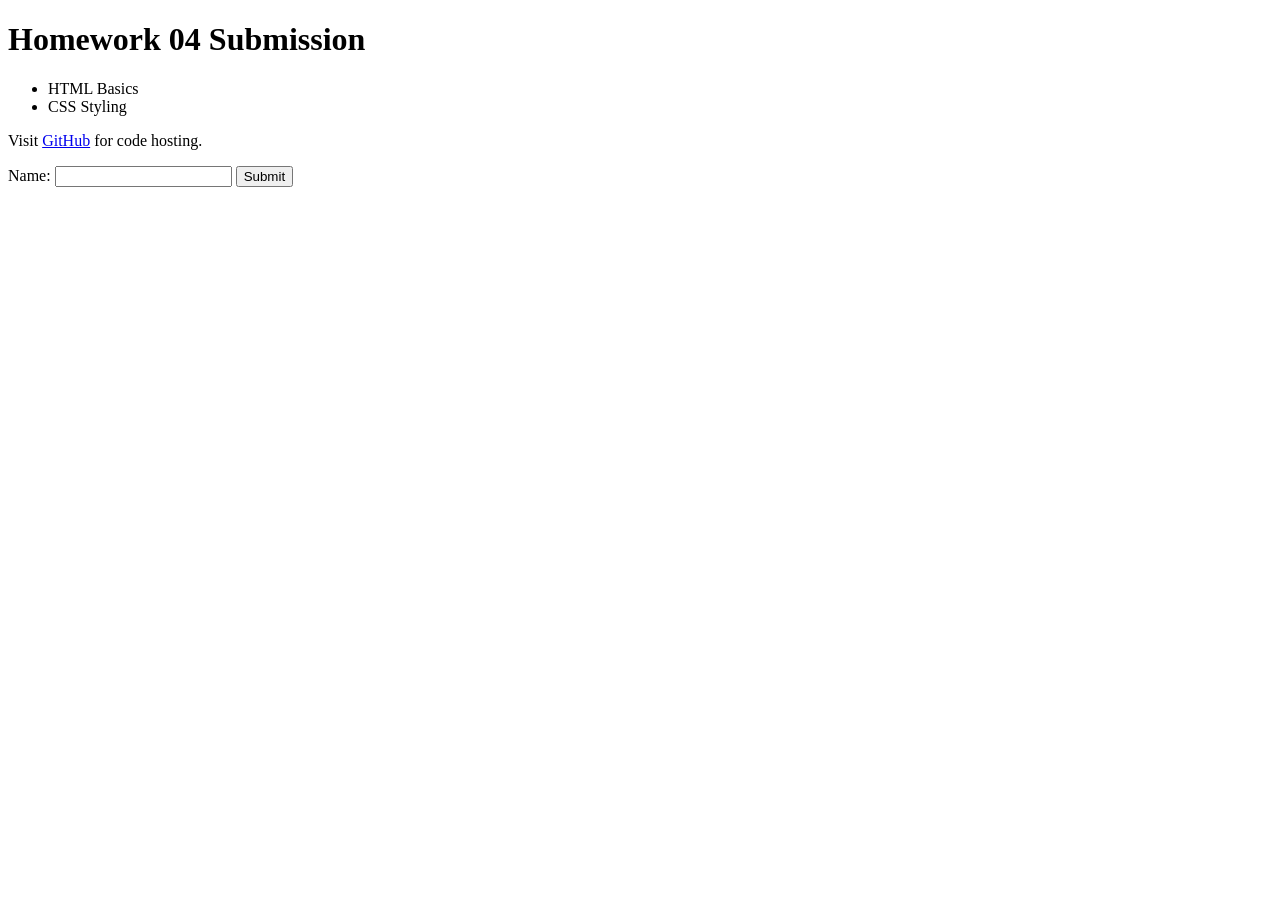
==== index.html @ e2dd9abb "Add initial HTML structure for Homework 04" ====
<!DOCTYPE html>
<html lang="en">
<head>
    <meta charset="UTF-8">
    <meta name="viewport" content="width=device-width, initial-scale=1.0">
    <title>Homework 04</title>
</head>
<body>
    <h1>Homework 04 Submission</h1>

    <!-- Q2: List Element -->
    <ul>
        <li>HTML Basics</li>
        <li>CSS Styling</li>
    </ul>

    <!-- Q3: Hyperlink Element -->
    <p>Visit <a href="https://github.com">GitHub</a> for code hosting.</p>

    <!-- Q4 & Q5: Form, Input, and Button Elements -->
    <form>
        <label for="username">Name:</label>
        <input type="text" id="username" name="username">
        <button type="submit">Submit</button>
    </form>
</body>
</html>
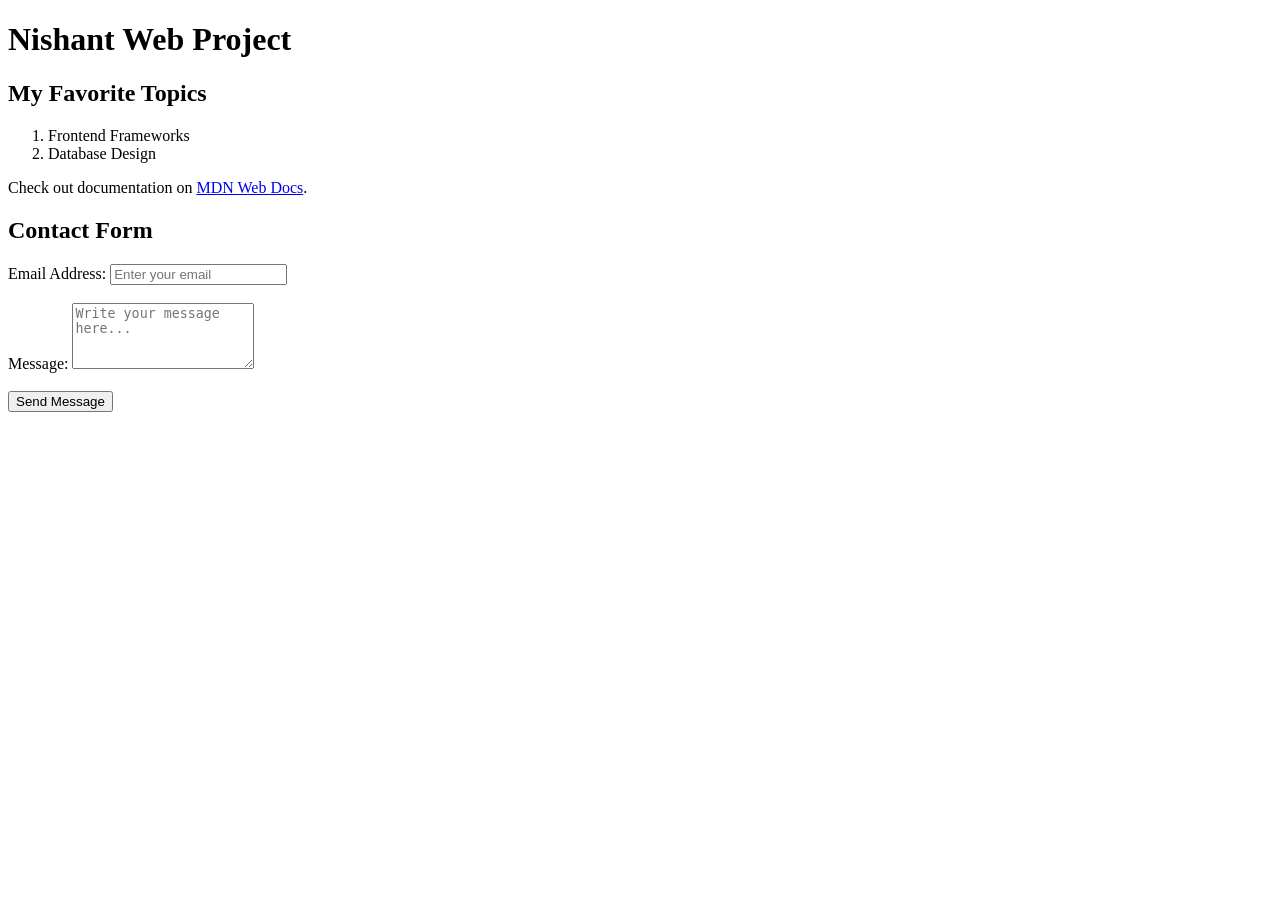
==== commit 3f7161f0: "Update HTML structure and content for web project" ====
--- a/index.html
+++ b/index.html
@@ -3,25 +3,46 @@
 <head>
     <meta charset="UTF-8">
     <meta name="viewport" content="width=device-width, initial-scale=1.0">
-    <title>Homework 04</title>
+    <title>Web Development - HW04</title>
 </head>
 <body>
-    <h1>Homework 04 Submission</h1>
+    <header>
+        <h1>Nishant Web Project</h1>
+    </header>
 
-    <!-- Q2: List Element -->
-    <ul>
-        <li>HTML Basics</li>
-        <li>CSS Styling</li>
-    </ul>
+    <main>
+        
+        <section>
+            <h2>My Favorite Topics</h2>
+            <ol>
+                <li>Frontend Frameworks</li>
+                <li>Database Design</li>
+               
+            </ol>
+        </section>
 
-    <!-- Q3: Hyperlink Element -->
-    <p>Visit <a href="https://github.com">GitHub</a> for code hosting.</p>
+        
+        <section>
+            <p>Check out documentation on <a href="https://developer.mozilla.org" target="_blank">MDN Web Docs</a>.</p>
+        </section>
 
-    <!-- Q4 & Q5: Form, Input, and Button Elements -->
-    <form>
-        <label for="username">Name:</label>
-        <input type="text" id="username" name="username">
-        <button type="submit">Submit</button>
-    </form>
+        
+        <section>
+            <h2>Contact Form</h2>
+            <form action="#" method="POST">
+                <label for="email">Email Address:</label>
+                <input type="email" id="email" name="user_email" placeholder="Enter your email" required>
+                
+                <br><br>
+
+                <label for="message">Message:</label>
+                <textarea id="message" name="user_message" rows="4" placeholder="Write your message here..."></textarea>
+                
+                <br><br>
+
+                <button type="submit">Send Message</button>
+            </form>
+        </section>
+    </main>
 </body>
 </html>
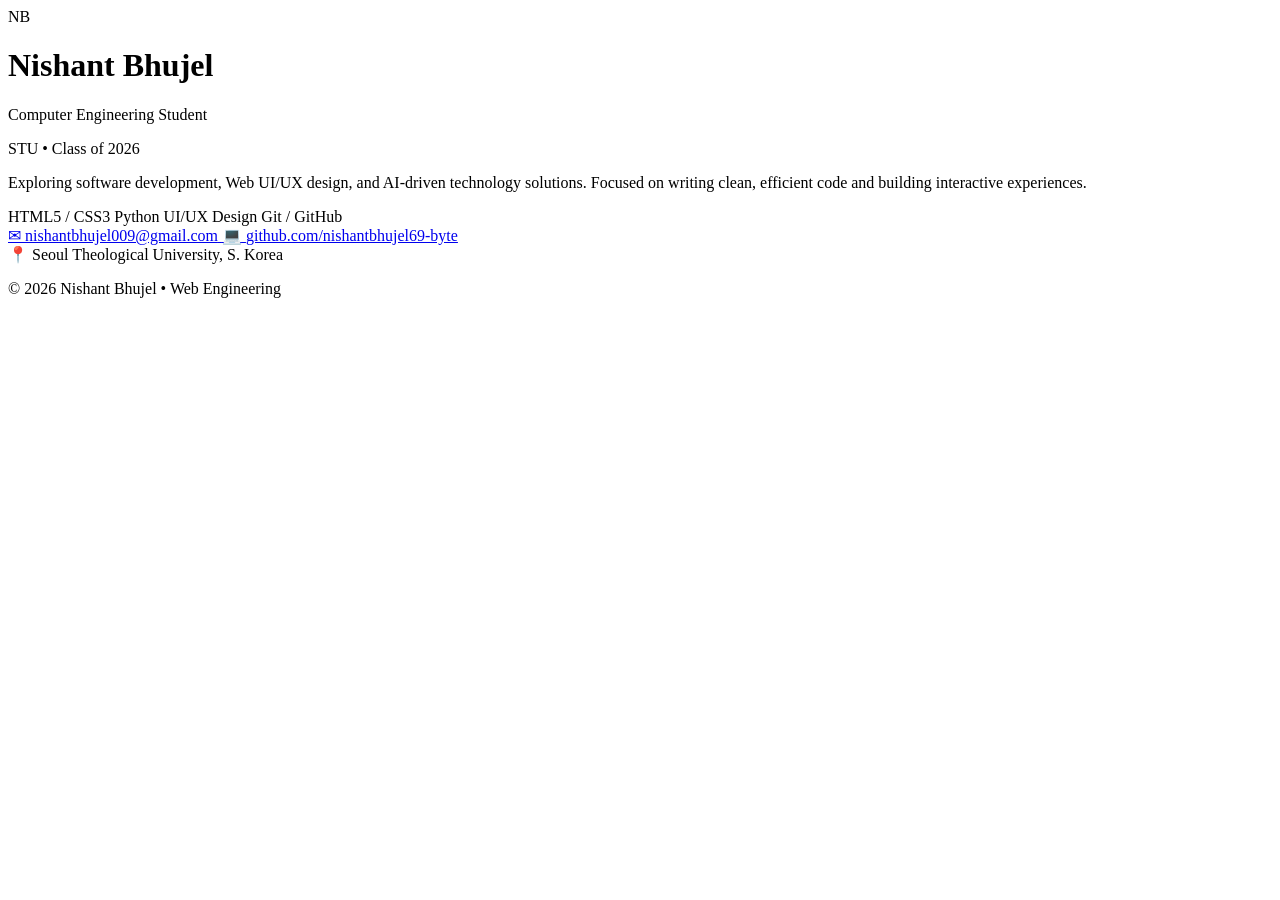
==== commit 70974e49: "Revise index.html for personal branding and layout Updated the HTML structure and content for person" ====
--- a/index.html
+++ b/index.html
@@ -1,48 +1,58 @@
 <!DOCTYPE html>
 <html lang="en">
 <head>
-    <meta charset="UTF-8">
-    <meta name="viewport" content="width=device-width, initial-scale=1.0">
-    <title>Web Development - HW04</title>
+  <meta charset="UTF-8">
+  <meta name="viewport" content="width=device-width, initial-scale=1.0">
+  <title>Nishant Bhujel | Computer Engineering</title>
+  <link rel="stylesheet" href="style.css">
+  <link rel="preconnect" href="https://fonts.googleapis.com">
+  <link rel="preconnect" href="https://fonts.gstatic.com" crossorigin>
+  <link href="https://fonts.googleapis.com/css2?family=Plus+Jakarta+Sans:wght@300;400;600;700&display=swap" rel="stylesheet">
 </head>
 <body>
-    <header>
-        <h1>Nishant Web Project</h1>
-    </header>
+  <div class="card-wrapper">
+    <div class="card">
+      <div class="card-header">
+        <div class="avatar-ring">
+          <div class="avatar-initials">NB</div>
+        </div>
+        <h1 class="name">Nishant Bhujel</h1>
+        <p class="role">Computer Engineering Student</p>
+        <span class="badge">STU • Class of 2026</span>
+      </div>
 
-    <main>
-        
-        <section>
-            <h2>My Favorite Topics</h2>
-            <ol>
-                <li>Frontend Frameworks</li>
-                <li>Database Design</li>
-               
-            </ol>
-        </section>
+      <div class="card-content">
+        <p class="bio">
+          Exploring software development, Web UI/UX design, and AI-driven technology solutions. Focused on writing clean, efficient code and building interactive experiences.
+        </p>
 
-        
-        <section>
-            <p>Check out documentation on <a href="https://developer.mozilla.org" target="_blank">MDN Web Docs</a>.</p>
-        </section>
+        <div class="skills-grid">
+          <span class="skill-tag">HTML5 / CSS3</span>
+          <span class="skill-tag">Python</span>
+          <span class="skill-tag">UI/UX Design</span>
+          <span class="skill-tag">Git / GitHub</span>
+        </div>
 
-        
-        <section>
-            <h2>Contact Form</h2>
-            <form action="#" method="POST">
-                <label for="email">Email Address:</label>
-                <input type="email" id="email" name="user_email" placeholder="Enter your email" required>
-                
-                <br><br>
+        <div class="contact-section">
+          <a href="mailto:nishantbhujel009@gmail.com" class="contact-item">
+            <span class="icon">✉</span>
+            <span class="text">nishantbhujel009@gmail.com</span>
+          </a>
+          <a href="https://github.com/nishantbhujel69-byte" target="_blank" class="contact-item">
+            <span class="icon">💻</span>
+            <span class="text">github.com/nishantbhujel69-byte</span>
+          </a>
+          <div class="contact-item">
+            <span class="icon">📍</span>
+            <span class="text">Seoul Theological University, S. Korea</span>
+          </div>
+        </div>
+      </div>
 
-                <label for="message">Message:</label>
-                <textarea id="message" name="user_message" rows="4" placeholder="Write your message here..."></textarea>
-                
-                <br><br>
-
-                <button type="submit">Send Message</button>
-            </form>
-        </section>
-    </main>
+      <div class="card-footer">
+        <p>© 2026 Nishant Bhujel • Web Engineering</p>
+      </div>
+    </div>
+  </div>
 </body>
 </html>
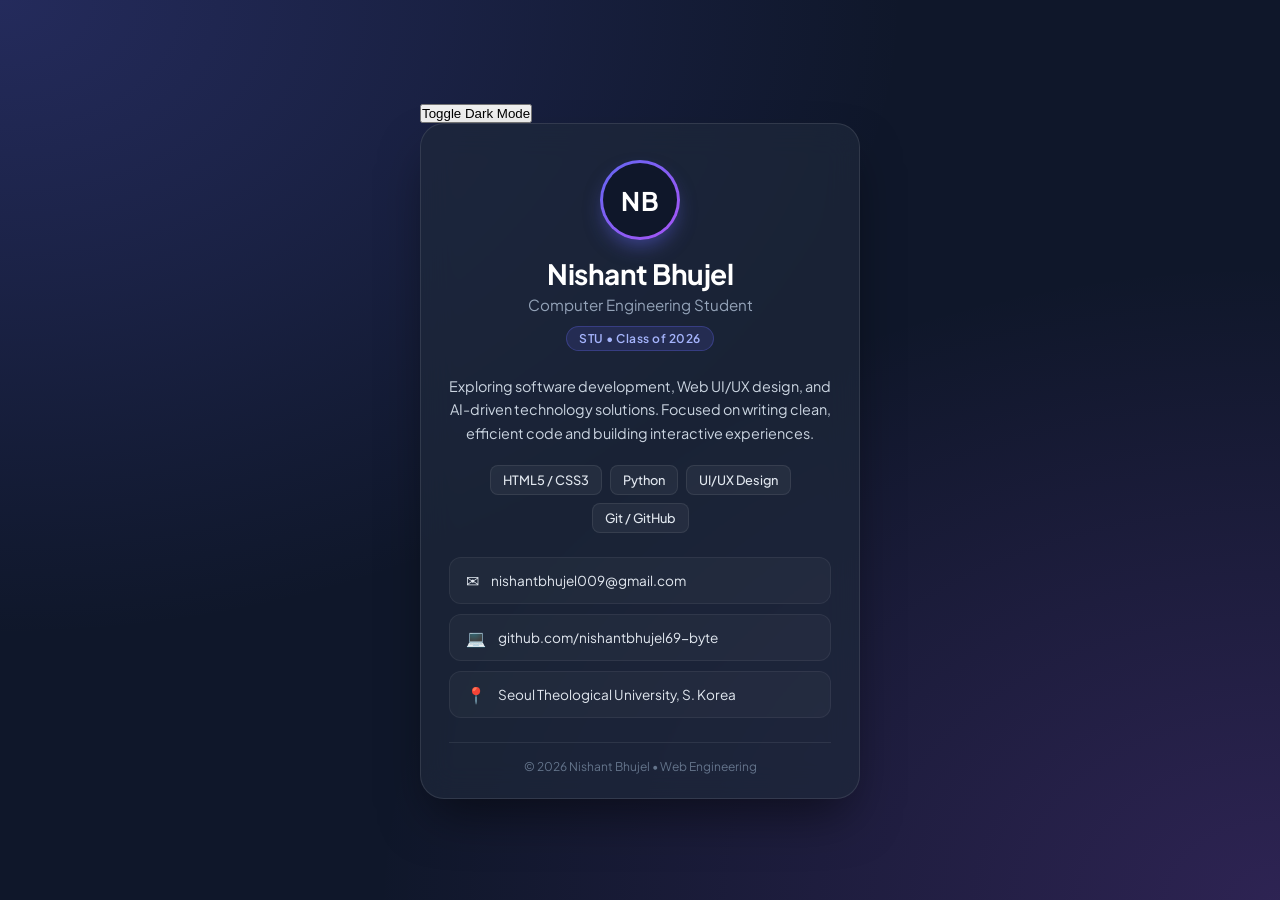
==== commit 600e9c1b: "Refactor index.html structure and add dark mode button" ====
--- a/index.html
+++ b/index.html
@@ -1,58 +1,104 @@
+
 <!DOCTYPE html>
 <html lang="en">
+
 <head>
-  <meta charset="UTF-8">
-  <meta name="viewport" content="width=device-width, initial-scale=1.0">
-  <title>Nishant Bhujel | Computer Engineering</title>
-  <link rel="stylesheet" href="style.css">
-  <link rel="preconnect" href="https://fonts.googleapis.com">
-  <link rel="preconnect" href="https://fonts.gstatic.com" crossorigin>
-  <link href="https://fonts.googleapis.com/css2?family=Plus+Jakarta+Sans:wght@300;400;600;700&display=swap" rel="stylesheet">
+    <meta charset="UTF-8">
+    <meta name="viewport" content="width=device-width, initial-scale=1.0">
+
+    <title>Nishant Bhujel | Computer Engineering</title>
+
+    <link rel="stylesheet" href="style.css">
+
+    <link rel="preconnect" href="https://fonts.googleapis.com">
+    <link rel="preconnect" href="https://fonts.gstatic.com" crossorigin>
+
+    <link href="https://fonts.googleapis.com/css2?family=Plus+Jakarta+Sans:wght@300;400;600;700&display=swap"
+        rel="stylesheet">
 </head>
+
 <body>
-  <div class="card-wrapper">
-    <div class="card">
-      <div class="card-header">
-        <div class="avatar-ring">
-          <div class="avatar-initials">NB</div>
-        </div>
-        <h1 class="name">Nishant Bhujel</h1>
-        <p class="role">Computer Engineering Student</p>
-        <span class="badge">STU • Class of 2026</span>
-      </div>
 
-      <div class="card-content">
-        <p class="bio">
-          Exploring software development, Web UI/UX design, and AI-driven technology solutions. Focused on writing clean, efficient code and building interactive experiences.
-        </p>
+    <div class="card-wrapper">
 
-        <div class="skills-grid">
-          <span class="skill-tag">HTML5 / CSS3</span>
-          <span class="skill-tag">Python</span>
-          <span class="skill-tag">UI/UX Design</span>
-          <span class="skill-tag">Git / GitHub</span>
+        <!-- WEEK 11: DARK MODE BUTTON -->
+        <button id="theme-toggle" type="button">
+            Toggle Dark Mode
+        </button>
+
+        <div class="card">
+
+            <div class="card-header">
+
+                <div class="avatar-ring">
+                    <div class="avatar-initials">NB</div>
+                </div>
+
+                <h1 class="name">Nishant Bhujel</h1>
+
+                <p class="role">Computer Engineering Student</p>
+
+                <span class="badge">STU • Class of 2026</span>
+
+            </div>
+
+            <div class="card-content">
+
+                <p class="bio">
+                    Exploring software development, Web UI/UX design,
+                    and AI-driven technology solutions. Focused on
+                    writing clean, efficient code and building
+                    interactive experiences.
+                </p>
+
+                <div class="skills-grid">
+                    <span class="skill-tag">HTML5 / CSS3</span>
+                    <span class="skill-tag">Python</span>
+                    <span class="skill-tag">UI/UX Design</span>
+                    <span class="skill-tag">Git / GitHub</span>
+                </div>
+
+                <div class="contact-section">
+
+                    <a href="mailto:nishantbhujel009@gmail.com"
+                        class="contact-item">
+
+                        <span class="icon">✉</span>
+                        <span class="text">nishantbhujel009@gmail.com</span>
+
+                    </a>
+
+                    <a href="https://github.com/nishantbhujel69-byte"
+                        target="_blank"
+                        rel="noopener noreferrer"
+                        class="contact-item">
+
+                        <span class="icon">💻</span>
+                        <span class="text">github.com/nishantbhujel69-byte</span>
+
+                    </a>
+
+                    <div class="contact-item">
+                        <span class="icon">📍</span>
+                        <span class="text">
+                            Seoul Theological University, S. Korea
+                        </span>
+                    </div>
+
+                </div>
+
+            </div>
+
+            <div class="card-footer">
+                <p>© 2026 Nishant Bhujel • Web Engineering</p>
+            </div>
+
         </div>
 
-        <div class="contact-section">
-          <a href="mailto:nishantbhujel009@gmail.com" class="contact-item">
-            <span class="icon">✉</span>
-            <span class="text">nishantbhujel009@gmail.com</span>
-          </a>
-          <a href="https://github.com/nishantbhujel69-byte" target="_blank" class="contact-item">
-            <span class="icon">💻</span>
-            <span class="text">github.com/nishantbhujel69-byte</span>
-          </a>
-          <div class="contact-item">
-            <span class="icon">📍</span>
-            <span class="text">Seoul Theological University, S. Korea</span>
-          </div>
-        </div>
-      </div>
+    </div>
 
-      <div class="card-footer">
-        <p>© 2026 Nishant Bhujel • Web Engineering</p>
-      </div>
-    </div>
-  </div>
+    <!-- JavaScript -->
+    <script src="script.js"></script>
+
 </body>
 </html>
--- a/style.css
+++ b/style.css
@@ -0,0 +1,175 @@
+* {
+  box-sizing: border-box;
+  margin: 0;
+  padding: 0;
+}
+
+body {
+  font-family: 'Plus Jakarta Sans', -apple-system, BlinkMacSystemFont, sans-serif;
+  background: #0f172a;
+  background-image: 
+    radial-gradient(at 0% 0%, rgba(99, 102, 241, 0.25) 0px, transparent 50%),
+    radial-gradient(at 100% 100%, rgba(168, 85, 247, 0.2) 0px, transparent 50%);
+  min-height: 100vh;
+  display: flex;
+  justify-content: center;
+  align-items: center;
+  padding: 20px;
+  color: #f8fafc;
+}
+
+.card-wrapper {
+  width: 100%;
+  max-width: 440px;
+  perspective: 1000px;
+}
+
+.card {
+  background: rgba(30, 41, 59, 0.7);
+  backdrop-filter: blur(16px);
+  -webkit-backdrop-filter: blur(16px);
+  border: 1px solid rgba(255, 255, 255, 0.1);
+  border-radius: 24px;
+  padding: 36px 28px 24px;
+  box-shadow: 0 25px 50px -12px rgba(0, 0, 0, 0.5);
+  transition: transform 0.3s ease, box-shadow 0.3s ease;
+}
+
+.card:hover {
+  transform: translateY(-6px);
+  box-shadow: 0 30px 60px -12px rgba(99, 102, 241, 0.25);
+}
+
+.card-header {
+  text-align: center;
+  margin-bottom: 24px;
+}
+
+.avatar-ring {
+  width: 80px;
+  height: 80px;
+  margin: 0 auto 16px;
+  border-radius: 50%;
+  background: linear-gradient(135deg, #6366f1, #a855f7);
+  padding: 3px;
+  box-shadow: 0 10px 20px -5px rgba(99, 102, 241, 0.5);
+}
+
+.avatar-initials {
+  width: 100%;
+  height: 100%;
+  background: #0f172a;
+  border-radius: 50%;
+  display: flex;
+  justify-content: center;
+  align-items: center;
+  font-size: 1.6rem;
+  font-weight: 700;
+  color: #ffffff;
+  letter-spacing: 1px;
+}
+
+.name {
+  font-size: 1.75rem;
+  font-weight: 700;
+  color: #ffffff;
+  letter-spacing: -0.5px;
+  margin-bottom: 4px;
+}
+
+.role {
+  font-size: 0.95rem;
+  color: #94a3b8;
+  font-weight: 400;
+  margin-bottom: 12px;
+}
+
+.badge {
+  display: inline-block;
+  background: rgba(99, 102, 241, 0.15);
+  border: 1px solid rgba(99, 102, 241, 0.3);
+  color: #a5b4fc;
+  padding: 4px 12px;
+  border-radius: 20px;
+  font-size: 0.75rem;
+  font-weight: 600;
+  letter-spacing: 0.5px;
+}
+
+.card-content {
+  margin-bottom: 24px;
+}
+
+.bio {
+  font-size: 0.9rem;
+  line-height: 1.6;
+  color: #cbd5e1;
+  text-align: center;
+  margin-bottom: 20px;
+}
+
+.skills-grid {
+  display: flex;
+  flex-wrap: wrap;
+  gap: 8px;
+  justify-content: center;
+  margin-bottom: 24px;
+}
+
+.skill-tag {
+  background: rgba(255, 255, 255, 0.05);
+  border: 1px solid rgba(255, 255, 255, 0.08);
+  color: #e2e8f0;
+  padding: 6px 12px;
+  border-radius: 8px;
+  font-size: 0.8rem;
+  font-weight: 500;
+}
+
+.contact-section {
+  display: flex;
+  flex-direction: column;
+  gap: 10px;
+}
+
+.contact-item {
+  display: flex;
+  align-items: center;
+  gap: 12px;
+  padding: 12px 16px;
+  background: rgba(255, 255, 255, 0.03);
+  border: 1px solid rgba(255, 255, 255, 0.06);
+  border-radius: 12px;
+  color: #e2e8f0;
+  text-decoration: none;
+  font-size: 0.85rem;
+  transition: all 0.2s ease;
+}
+
+a.contact-item:hover {
+  background: rgba(99, 102, 241, 0.15);
+  border-color: rgba(99, 102, 241, 0.4);
+  color: #ffffff;
+  transform: translateX(4px);
+}
+
+.contact-item .icon {
+  font-size: 1rem;
+}
+
+.card-footer {
+  text-align: center;
+  border-top: 1px solid rgba(255, 255, 255, 0.08);
+  padding-top: 16px;
+}
+
+.card-footer p {
+  font-size: 0.75rem;
+  color: #64748b;
+}
+/* Step 3: Prevent image overflow */
+img {
+  /* width: 1000px; */
+  max-width: 100%;
+  height: auto;
+}
